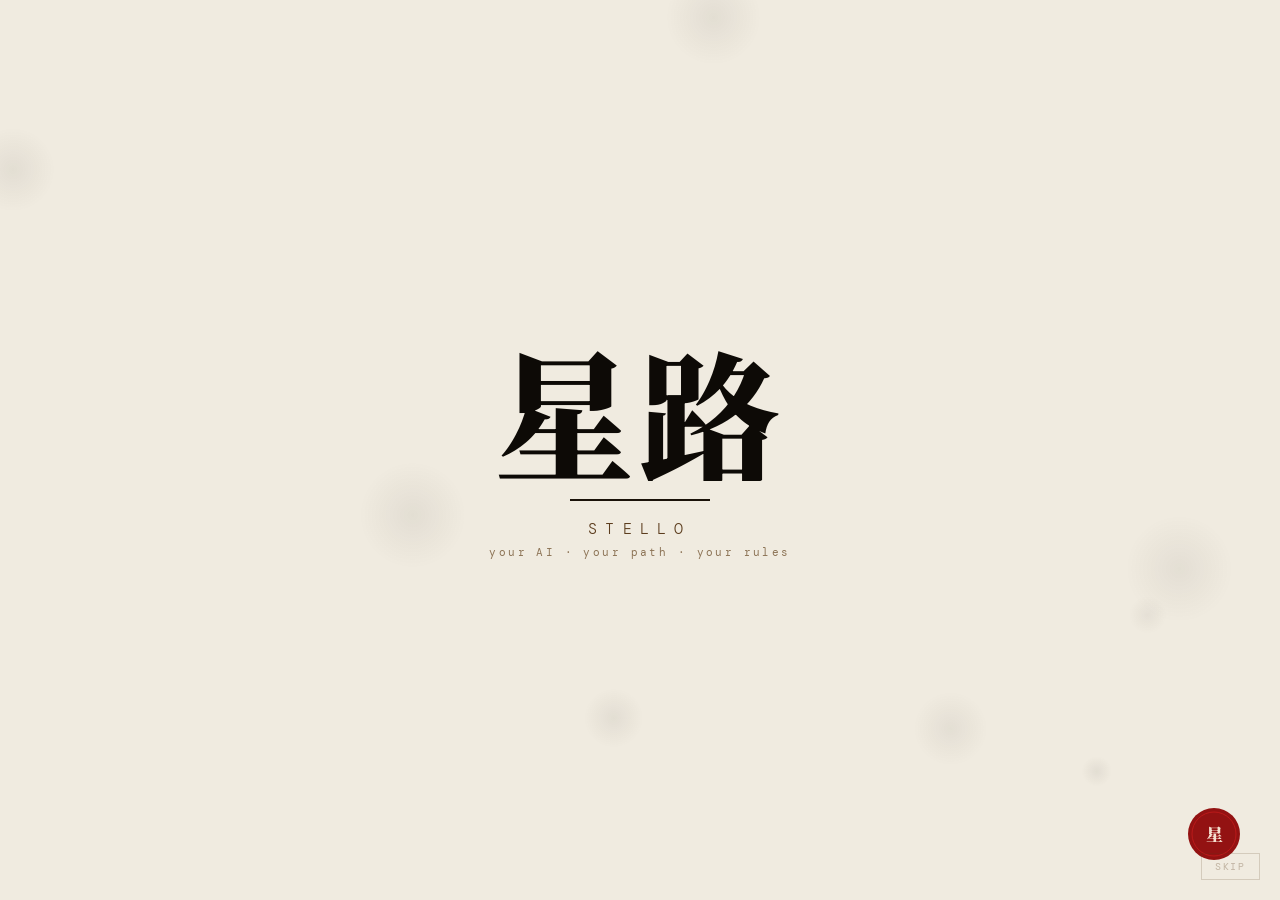
==== templates/cutscene_ink.html @ 2e98a35e "commit" ====
<!DOCTYPE html>
<html lang="en">
<head>
<meta charset="UTF-8"/><meta name="viewport" content="width=device-width,initial-scale=1"/>
<title>STELLO</title>
<link href="https://fonts.googleapis.com/css2?family=Noto+Serif+JP:wght@900&family=DM+Mono:wght@300&display=swap" rel="stylesheet">
<style>
*{margin:0;padding:0;box-sizing:border-box}
html,body{width:100vw;height:100vh;overflow:hidden;background:#f0ebe0}
#cs{position:fixed;inset:0;z-index:9999;background:#f0ebe0;display:flex;align-items:center;justify-content:center;cursor:pointer}
#cs.out{animation:csOut .9s ease forwards}
@keyframes csOut{to{opacity:0;pointer-events:none}}
canvas#ink{position:absolute;inset:0;width:100%;height:100%}

/* center content */
.center{position:relative;z-index:2;display:flex;flex-direction:column;align-items:center;gap:0;pointer-events:none}

/* kanji brushed in */
.kanji{
  font-family:'Noto Serif JP',serif;font-size:clamp(80px,16vw,140px);font-weight:900;
  color:#0d0a06;letter-spacing:.04em;line-height:1;
  clip-path:inset(0 100% 0 0);
  animation:brushReveal 1.4s cubic-bezier(.16,1,.3,1) .8s forwards;
}
@keyframes brushReveal{to{clip-path:inset(0 0% 0 0)}}

.line{width:0;height:2px;background:#1a1209;margin:18px auto;animation:lineGrow .6s ease 2.1s forwards}
@keyframes lineGrow{to{width:140px}}

.name{
  font-family:'DM Mono',monospace;font-size:clamp(11px,2vw,15px);
  letter-spacing:.55em;color:#5c3d1e;font-weight:300;text-transform:uppercase;
  opacity:0;animation:fadeUp .5s ease 2.4s forwards;
}
.sub{
  font-size:11px;color:#8c7355;letter-spacing:.22em;
  opacity:0;animation:fadeUp .5s ease 2.7s forwards;font-family:'DM Mono',monospace;
}
@keyframes fadeUp{from{opacity:0;transform:translateY(8px)}to{opacity:1;transform:translateY(0)}}

/* seal stamp */
.seal{
  position:absolute;bottom:38px;right:38px;
  opacity:0;animation:stamp .3s cubic-bezier(.36,.07,.19,.97) 3.2s forwards;
}
@keyframes stamp{0%{opacity:0;transform:scale(2.5) rotate(-25deg)}70%{opacity:1;transform:scale(.93) rotate(3deg)}100%{opacity:1;transform:scale(1) rotate(0)}}

/* hint */
.hint{
  position:absolute;bottom:22px;left:50%;transform:translateX(-50%);
  font-family:'DM Mono',monospace;font-size:10px;letter-spacing:.3em;
  color:#8c7355;text-transform:uppercase;white-space:nowrap;
  opacity:0;animation:hintP 1.5s ease 4s infinite;
}
@keyframes hintP{0%,100%{opacity:.2}50%{opacity:.65}}

#skip{position:fixed;bottom:20px;right:20px;z-index:99999;font-family:'DM Mono',monospace;font-size:10px;letter-spacing:.18em;color:rgba(92,61,30,.32);background:none;border:1px solid rgba(92,61,30,.18);padding:6px 13px;cursor:pointer;text-transform:uppercase;opacity:0;animation:fadeUp 1s 1.2s ease forwards}
#skip:hover{color:rgba(92,61,30,.7)}
#app{position:fixed;inset:0;z-index:50;opacity:0;pointer-events:none;transition:opacity .85s ease}
#app.visible{opacity:1;pointer-events:all}
#app iframe{width:100%;height:100%;border:none;display:block}
</style>
</head>
<body>
<div id="cs">
  <canvas id="ink"></canvas>

  <div class="center">
    <div class="kanji">星路</div>
    <div class="line"></div>
    <div class="name">STELLO</div>
    <div class="sub" style="margin-top:6px">your AI · your path · your rules</div>
  </div>

  <svg class="seal" width="56" height="56" viewBox="0 0 56 56">
    <circle cx="28" cy="28" r="26" fill="#8b0000" opacity=".92"/>
    <circle cx="28" cy="28" r="22" fill="none" stroke="#c41c1c" stroke-width=".8"/>
    <text x="28" y="35" text-anchor="middle" font-family="Noto Serif JP" font-size="17" font-weight="900" fill="#f5e0d0">星</text>
  </svg>

  <div class="hint">— touch anywhere to enter —</div>
</div>

<button id="skip" onclick="enter()">skip</button>
<div id="app"><iframe src="/main" loading="eager"></iframe></div>

<script>
const canvas = document.getElementById('ink');
const ctx = canvas.getContext('2d');
let W, H, raf, entered = false;

function resize(){ W = canvas.width = innerWidth; H = canvas.height = innerHeight; }
resize(); addEventListener('resize', resize);

// Falling ink drops
const drops = Array.from({length:30}, () => ({
  x: Math.random() * 2000, y: Math.random() * -500,
  vy: Math.random() * .35 + .08, size: Math.random() * 2.5 + .8, op: Math.random() * .055 + .012
}));

// Ink splatter blobs (appear later)
const blobs = Array.from({length:8}, (_, i) => ({
  x: Math.random() * 1.0, y: Math.random() * 1.0,
  r: Math.random() * 40 + 15, op: 0, delay: 2000 + i * 200
}));
const startTime = Date.now();

function tick(){
  ctx.clearRect(0, 0, W, H);
  const elapsed = Date.now() - startTime;

  // drops
  drops.forEach(d => {
    d.y += d.vy;
    if (d.y > H + 10) { d.y = -12; d.x = Math.random() * W; }
    ctx.beginPath();
    ctx.ellipse(d.x, d.y, d.size * .55, d.size, 0, 0, Math.PI * 2);
    ctx.fillStyle = `rgba(13,10,6,${d.op})`;
    ctx.fill();
  });

  // blobs fade in
  blobs.forEach(b => {
    if (elapsed > b.delay) {
      b.op = Math.min(.06, b.op + .001);
      const g = ctx.createRadialGradient(b.x*W, b.y*H, 0, b.x*W, b.y*H, b.r);
      g.addColorStop(0, `rgba(26,18,9,${b.op})`);
      g.addColorStop(1, `rgba(26,18,9,0)`);
      ctx.beginPath(); ctx.arc(b.x*W, b.y*H, b.r, 0, Math.PI*2);
      ctx.fillStyle = g; ctx.fill();
    }
  });

  if (!entered) raf = requestAnimationFrame(tick);
}
raf = requestAnimationFrame(tick);

let canEnter = false;
setTimeout(() => canEnter = true, 2200);
setTimeout(() => enter(), 7500);
document.getElementById('cs').addEventListener('click', () => { if (canEnter) enter(); });
document.addEventListener('keydown', e => { if (['Enter',' ','Escape'].includes(e.key) && canEnter) enter(); });

function enter(){
  if (entered) return; entered = true;
  cancelAnimationFrame(raf);
  document.getElementById('skip').style.display = 'none';
  document.getElementById('cs').classList.add('out');
  document.getElementById('app').classList.add('visible');
  setTimeout(() => document.getElementById('cs').style.display = 'none', 950);
}
</script>
</body>
</html>
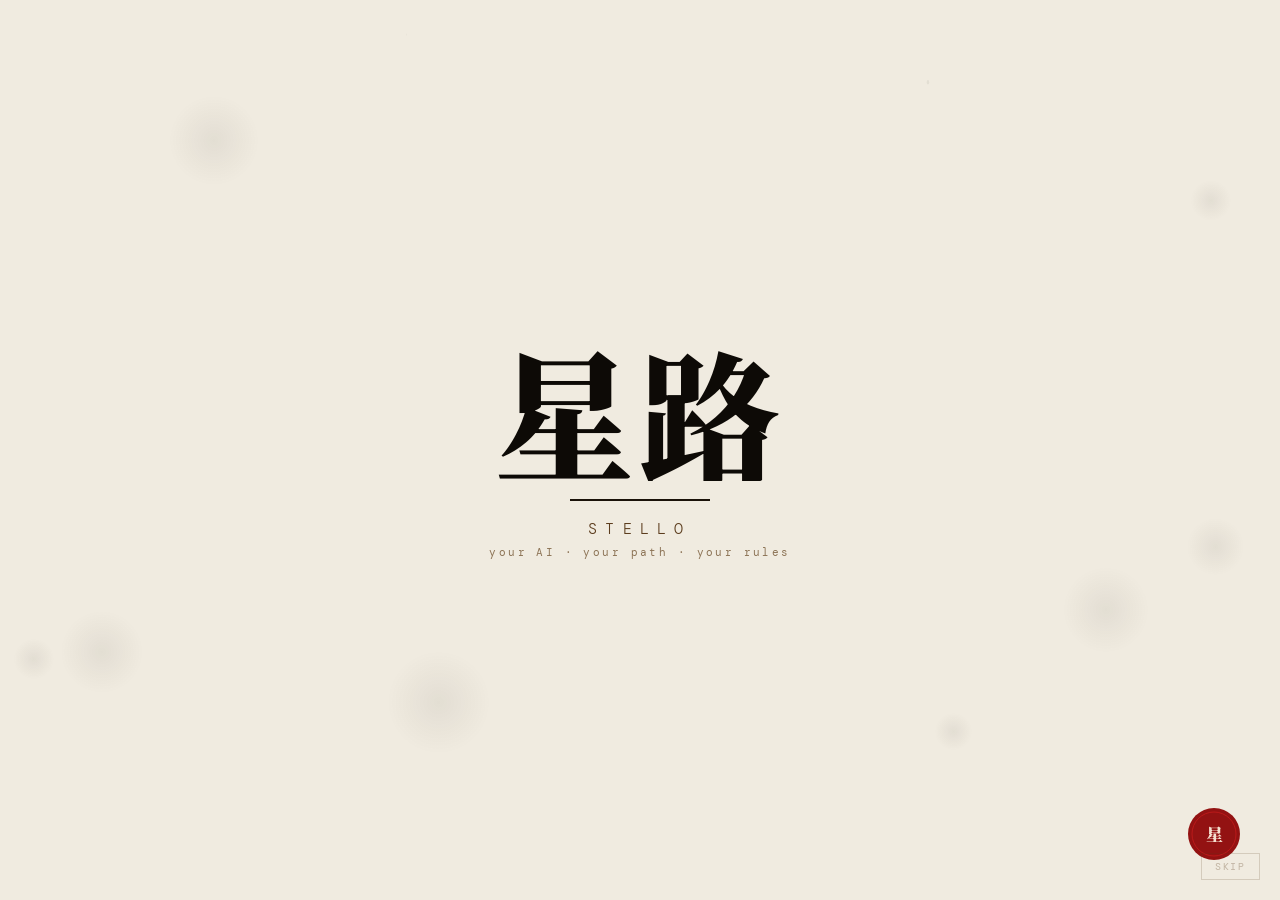
==== commit f8cb8cc2: "Refactor cutscene_ink.html for improved layout Updated HTML structure and CSS styles for cutscene." ====
--- a/templates/cutscene_ink.html
+++ b/templates/cutscene_ink.html
@@ -1,154 +1,89 @@
 <!DOCTYPE html>
 <html lang="en">
 <head>
-<meta charset="UTF-8"/><meta name="viewport" content="width=device-width,initial-scale=1"/>
+<meta charset="UTF-8"/><meta name="viewport" content="width=device-width,initial-scale=1.0"/>
 <title>STELLO</title>
 <link href="https://fonts.googleapis.com/css2?family=Noto+Serif+JP:wght@900&family=DM+Mono:wght@300&display=swap" rel="stylesheet">
 <style>
 *{margin:0;padding:0;box-sizing:border-box}
 html,body{width:100vw;height:100vh;overflow:hidden;background:#f0ebe0}
 #cs{position:fixed;inset:0;z-index:9999;background:#f0ebe0;display:flex;align-items:center;justify-content:center;cursor:pointer}
-#cs.out{animation:csOut .9s ease forwards}
-@keyframes csOut{to{opacity:0;pointer-events:none}}
+#cs.out{animation:csOut .9s ease forwards;pointer-events:none}
+@keyframes csOut{to{opacity:0}}
 canvas#ink{position:absolute;inset:0;width:100%;height:100%}
-
-/* center content */
 .center{position:relative;z-index:2;display:flex;flex-direction:column;align-items:center;gap:0;pointer-events:none}
-
-/* kanji brushed in */
-.kanji{
-  font-family:'Noto Serif JP',serif;font-size:clamp(80px,16vw,140px);font-weight:900;
-  color:#0d0a06;letter-spacing:.04em;line-height:1;
-  clip-path:inset(0 100% 0 0);
-  animation:brushReveal 1.4s cubic-bezier(.16,1,.3,1) .8s forwards;
-}
+.kanji{font-family:'Noto Serif JP',serif;font-size:clamp(80px,16vw,140px);font-weight:900;color:#0d0a06;letter-spacing:.04em;line-height:1;clip-path:inset(0 100% 0 0);animation:brushReveal 1.4s cubic-bezier(.16,1,.3,1) .8s forwards}
 @keyframes brushReveal{to{clip-path:inset(0 0% 0 0)}}
-
 .line{width:0;height:2px;background:#1a1209;margin:18px auto;animation:lineGrow .6s ease 2.1s forwards}
 @keyframes lineGrow{to{width:140px}}
-
-.name{
-  font-family:'DM Mono',monospace;font-size:clamp(11px,2vw,15px);
-  letter-spacing:.55em;color:#5c3d1e;font-weight:300;text-transform:uppercase;
-  opacity:0;animation:fadeUp .5s ease 2.4s forwards;
-}
-.sub{
-  font-size:11px;color:#8c7355;letter-spacing:.22em;
-  opacity:0;animation:fadeUp .5s ease 2.7s forwards;font-family:'DM Mono',monospace;
-}
+.name{font-family:'DM Mono',monospace;font-size:clamp(11px,2vw,15px);letter-spacing:.55em;color:#5c3d1e;font-weight:300;text-transform:uppercase;opacity:0;animation:fadeUp .5s ease 2.4s forwards}
+.sub{font-size:11px;color:#8c7355;letter-spacing:.22em;opacity:0;animation:fadeUp .5s ease 2.7s forwards;font-family:'DM Mono',monospace}
 @keyframes fadeUp{from{opacity:0;transform:translateY(8px)}to{opacity:1;transform:translateY(0)}}
-
-/* seal stamp */
-.seal{
-  position:absolute;bottom:38px;right:38px;
-  opacity:0;animation:stamp .3s cubic-bezier(.36,.07,.19,.97) 3.2s forwards;
-}
+.seal{position:absolute;bottom:38px;right:38px;opacity:0;animation:stamp .3s cubic-bezier(.36,.07,.19,.97) 3.2s forwards}
 @keyframes stamp{0%{opacity:0;transform:scale(2.5) rotate(-25deg)}70%{opacity:1;transform:scale(.93) rotate(3deg)}100%{opacity:1;transform:scale(1) rotate(0)}}
-
-/* hint */
-.hint{
-  position:absolute;bottom:22px;left:50%;transform:translateX(-50%);
-  font-family:'DM Mono',monospace;font-size:10px;letter-spacing:.3em;
-  color:#8c7355;text-transform:uppercase;white-space:nowrap;
-  opacity:0;animation:hintP 1.5s ease 4s infinite;
-}
+.hint{position:absolute;bottom:22px;left:50%;transform:translateX(-50%);font-family:'DM Mono',monospace;font-size:10px;letter-spacing:.3em;color:#8c7355;text-transform:uppercase;white-space:nowrap;opacity:0;animation:hintP 1.5s ease 4s infinite}
 @keyframes hintP{0%,100%{opacity:.2}50%{opacity:.65}}
-
 #skip{position:fixed;bottom:20px;right:20px;z-index:99999;font-family:'DM Mono',monospace;font-size:10px;letter-spacing:.18em;color:rgba(92,61,30,.32);background:none;border:1px solid rgba(92,61,30,.18);padding:6px 13px;cursor:pointer;text-transform:uppercase;opacity:0;animation:fadeUp 1s 1.2s ease forwards}
 #skip:hover{color:rgba(92,61,30,.7)}
-#app{position:fixed;inset:0;z-index:50;opacity:0;pointer-events:none;transition:opacity .85s ease}
-#app.visible{opacity:1;pointer-events:all}
-#app iframe{width:100%;height:100%;border:none;display:block}
 </style>
 </head>
 <body>
 <div id="cs">
   <canvas id="ink"></canvas>
-
   <div class="center">
     <div class="kanji">星路</div>
     <div class="line"></div>
     <div class="name">STELLO</div>
     <div class="sub" style="margin-top:6px">your AI · your path · your rules</div>
   </div>
-
   <svg class="seal" width="56" height="56" viewBox="0 0 56 56">
     <circle cx="28" cy="28" r="26" fill="#8b0000" opacity=".92"/>
     <circle cx="28" cy="28" r="22" fill="none" stroke="#c41c1c" stroke-width=".8"/>
     <text x="28" y="35" text-anchor="middle" font-family="Noto Serif JP" font-size="17" font-weight="900" fill="#f5e0d0">星</text>
   </svg>
-
   <div class="hint">— touch anywhere to enter —</div>
 </div>
-
 <button id="skip" onclick="enter()">skip</button>
-<div id="app"><iframe src="/main" loading="eager"></iframe></div>
 
 <script>
-const canvas = document.getElementById('ink');
-const ctx = canvas.getContext('2d');
-let W, H, raf, entered = false;
-
-function resize(){ W = canvas.width = innerWidth; H = canvas.height = innerHeight; }
-resize(); addEventListener('resize', resize);
-
-// Falling ink drops
-const drops = Array.from({length:30}, () => ({
-  x: Math.random() * 2000, y: Math.random() * -500,
-  vy: Math.random() * .35 + .08, size: Math.random() * 2.5 + .8, op: Math.random() * .055 + .012
-}));
-
-// Ink splatter blobs (appear later)
-const blobs = Array.from({length:8}, (_, i) => ({
-  x: Math.random() * 1.0, y: Math.random() * 1.0,
-  r: Math.random() * 40 + 15, op: 0, delay: 2000 + i * 200
-}));
-const startTime = Date.now();
-
+const canvas=document.getElementById('ink');
+const ctx=canvas.getContext('2d');
+let W,H,raf,entered=false;
+function resize(){W=canvas.width=innerWidth;H=canvas.height=innerHeight;}
+resize();addEventListener('resize',resize);
+const drops=Array.from({length:30},()=>({x:Math.random()*2000,y:Math.random()*-500,vy:Math.random()*.35+.08,size:Math.random()*2.5+.8,op:Math.random()*.055+.012}));
+const blobs=Array.from({length:8},(_,i)=>({x:Math.random()*1.0,y:Math.random()*1.0,r:Math.random()*40+15,op:0,delay:2000+i*200}));
+const startTime=Date.now();
 function tick(){
-  ctx.clearRect(0, 0, W, H);
-  const elapsed = Date.now() - startTime;
-
-  // drops
-  drops.forEach(d => {
-    d.y += d.vy;
-    if (d.y > H + 10) { d.y = -12; d.x = Math.random() * W; }
-    ctx.beginPath();
-    ctx.ellipse(d.x, d.y, d.size * .55, d.size, 0, 0, Math.PI * 2);
-    ctx.fillStyle = `rgba(13,10,6,${d.op})`;
-    ctx.fill();
+  ctx.clearRect(0,0,W,H);
+  const elapsed=Date.now()-startTime;
+  drops.forEach(d=>{
+    d.y+=d.vy;if(d.y>H+10){d.y=-12;d.x=Math.random()*W;}
+    ctx.beginPath();ctx.ellipse(d.x,d.y,d.size*.55,d.size,0,0,Math.PI*2);
+    ctx.fillStyle=`rgba(13,10,6,${d.op})`;ctx.fill();
   });
-
-  // blobs fade in
-  blobs.forEach(b => {
-    if (elapsed > b.delay) {
-      b.op = Math.min(.06, b.op + .001);
-      const g = ctx.createRadialGradient(b.x*W, b.y*H, 0, b.x*W, b.y*H, b.r);
-      g.addColorStop(0, `rgba(26,18,9,${b.op})`);
-      g.addColorStop(1, `rgba(26,18,9,0)`);
-      ctx.beginPath(); ctx.arc(b.x*W, b.y*H, b.r, 0, Math.PI*2);
-      ctx.fillStyle = g; ctx.fill();
-    }
+  blobs.forEach(b=>{
+    if(elapsed>b.delay){b.op=Math.min(.06,b.op+.001);
+    const g=ctx.createRadialGradient(b.x*W,b.y*H,0,b.x*W,b.y*H,b.r);
+    g.addColorStop(0,`rgba(26,18,9,${b.op})`);g.addColorStop(1,`rgba(26,18,9,0)`);
+    ctx.beginPath();ctx.arc(b.x*W,b.y*H,b.r,0,Math.PI*2);ctx.fillStyle=g;ctx.fill();}
   });
-
-  if (!entered) raf = requestAnimationFrame(tick);
+  if(!entered)raf=requestAnimationFrame(tick);
 }
-raf = requestAnimationFrame(tick);
-
-let canEnter = false;
-setTimeout(() => canEnter = true, 2200);
-setTimeout(() => enter(), 7500);
-document.getElementById('cs').addEventListener('click', () => { if (canEnter) enter(); });
-document.addEventListener('keydown', e => { if (['Enter',' ','Escape'].includes(e.key) && canEnter) enter(); });
-
+raf=requestAnimationFrame(tick);
+let canEnter=false;
+setTimeout(()=>canEnter=true,2200);
+setTimeout(()=>enter(),7500);
+document.getElementById('cs').addEventListener('click',()=>{if(canEnter)enter();});
+document.addEventListener('keydown',e=>{if(['Enter',' ','Escape'].includes(e.key)&&canEnter)enter();});
 function enter(){
-  if (entered) return; entered = true;
+  if(entered)return;entered=true;
   cancelAnimationFrame(raf);
-  document.getElementById('skip').style.display = 'none';
+  document.getElementById('skip').style.display='none';
   document.getElementById('cs').classList.add('out');
-  document.getElementById('app').classList.add('visible');
-  setTimeout(() => document.getElementById('cs').style.display = 'none', 950);
+  // ── Goes to LOGIN page now, not /main ──
+  setTimeout(()=>window.location.href='/login',900);
 }
 </script>
 </body>
-</html>+</html>
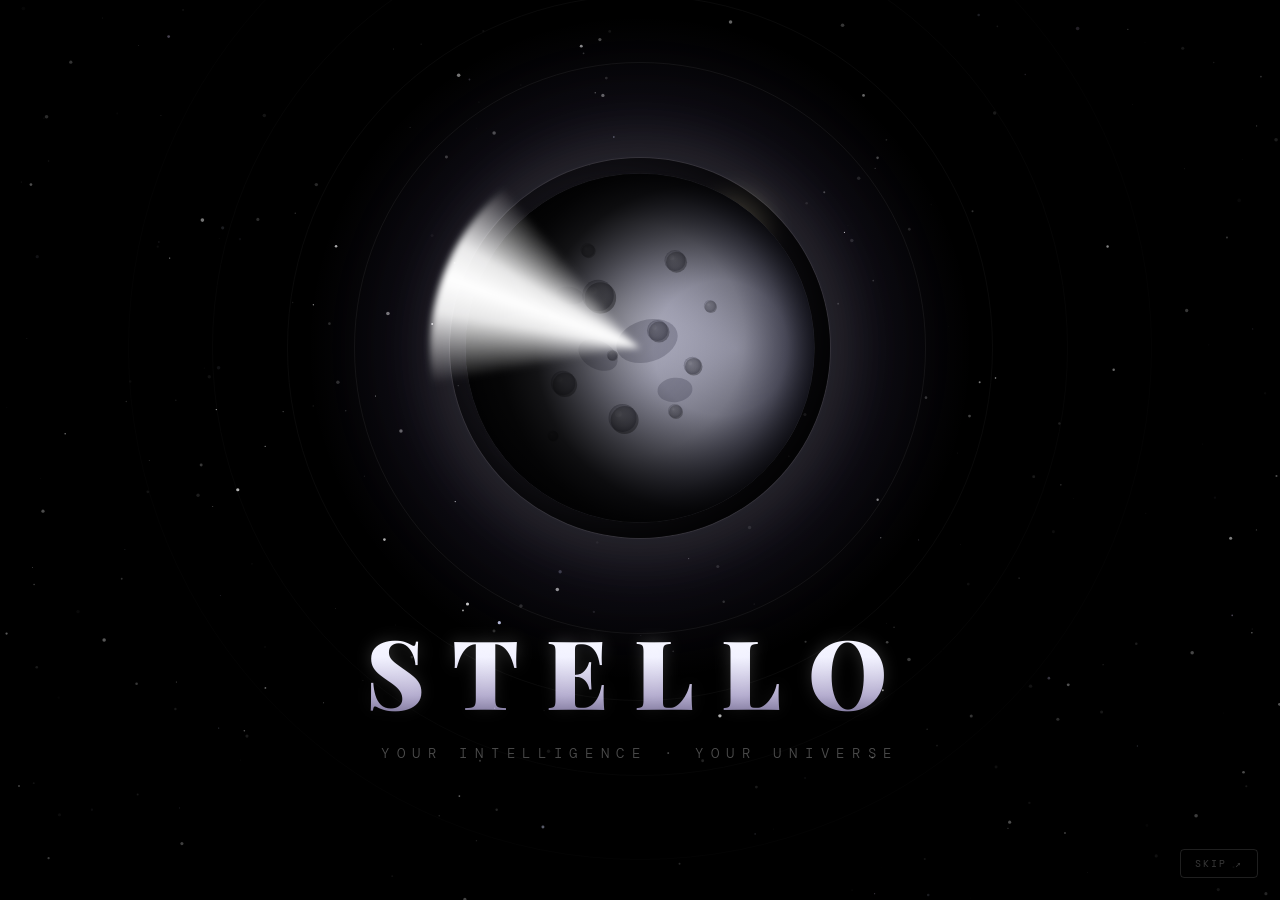
==== commit 033db36c: "Revamp cutscene HTML and CSS for improved visuals Updated the HTML structure and styles for the cuts" ====
--- a/templates/cutscene_ink.html
+++ b/templates/cutscene_ink.html
@@ -1,89 +1,533 @@
 <!DOCTYPE html>
 <html lang="en">
 <head>
-<meta charset="UTF-8"/><meta name="viewport" content="width=device-width,initial-scale=1.0"/>
+<meta charset="UTF-8"/>
+<meta name="viewport" content="width=device-width,initial-scale=1.0"/>
 <title>STELLO</title>
-<link href="https://fonts.googleapis.com/css2?family=Noto+Serif+JP:wght@900&family=DM+Mono:wght@300&display=swap" rel="stylesheet">
+<link href="https://fonts.googleapis.com/css2?family=Playfair+Display:wght@900&family=DM+Mono:wght@300&display=swap" rel="stylesheet">
 <style>
 *{margin:0;padding:0;box-sizing:border-box}
-html,body{width:100vw;height:100vh;overflow:hidden;background:#f0ebe0}
-#cs{position:fixed;inset:0;z-index:9999;background:#f0ebe0;display:flex;align-items:center;justify-content:center;cursor:pointer}
-#cs.out{animation:csOut .9s ease forwards;pointer-events:none}
-@keyframes csOut{to{opacity:0}}
-canvas#ink{position:absolute;inset:0;width:100%;height:100%}
-.center{position:relative;z-index:2;display:flex;flex-direction:column;align-items:center;gap:0;pointer-events:none}
-.kanji{font-family:'Noto Serif JP',serif;font-size:clamp(80px,16vw,140px);font-weight:900;color:#0d0a06;letter-spacing:.04em;line-height:1;clip-path:inset(0 100% 0 0);animation:brushReveal 1.4s cubic-bezier(.16,1,.3,1) .8s forwards}
-@keyframes brushReveal{to{clip-path:inset(0 0% 0 0)}}
-.line{width:0;height:2px;background:#1a1209;margin:18px auto;animation:lineGrow .6s ease 2.1s forwards}
-@keyframes lineGrow{to{width:140px}}
-.name{font-family:'DM Mono',monospace;font-size:clamp(11px,2vw,15px);letter-spacing:.55em;color:#5c3d1e;font-weight:300;text-transform:uppercase;opacity:0;animation:fadeUp .5s ease 2.4s forwards}
-.sub{font-size:11px;color:#8c7355;letter-spacing:.22em;opacity:0;animation:fadeUp .5s ease 2.7s forwards;font-family:'DM Mono',monospace}
-@keyframes fadeUp{from{opacity:0;transform:translateY(8px)}to{opacity:1;transform:translateY(0)}}
-.seal{position:absolute;bottom:38px;right:38px;opacity:0;animation:stamp .3s cubic-bezier(.36,.07,.19,.97) 3.2s forwards}
-@keyframes stamp{0%{opacity:0;transform:scale(2.5) rotate(-25deg)}70%{opacity:1;transform:scale(.93) rotate(3deg)}100%{opacity:1;transform:scale(1) rotate(0)}}
-.hint{position:absolute;bottom:22px;left:50%;transform:translateX(-50%);font-family:'DM Mono',monospace;font-size:10px;letter-spacing:.3em;color:#8c7355;text-transform:uppercase;white-space:nowrap;opacity:0;animation:hintP 1.5s ease 4s infinite}
-@keyframes hintP{0%,100%{opacity:.2}50%{opacity:.65}}
-#skip{position:fixed;bottom:20px;right:20px;z-index:99999;font-family:'DM Mono',monospace;font-size:10px;letter-spacing:.18em;color:rgba(92,61,30,.32);background:none;border:1px solid rgba(92,61,30,.18);padding:6px 13px;cursor:pointer;text-transform:uppercase;opacity:0;animation:fadeUp 1s 1.2s ease forwards}
-#skip:hover{color:rgba(92,61,30,.7)}
+html,body{width:100vw;height:100vh;overflow:hidden;background:#000;font-family:'Playfair Display',serif}
+
+/* ── MAIN STAGE ── */
+#stage{
+  position:fixed;inset:0;
+  display:flex;align-items:center;justify-content:center;
+  flex-direction:column;
+  cursor:pointer;
+  z-index:2;
+}
+
+/* ── FADE OUT ── */
+#stage.out{animation:stageOut .9s ease forwards;pointer-events:none}
+@keyframes stageOut{to{opacity:0}}
+
+/* ── STAR FIELD ── */
+#stars{position:fixed;inset:0;z-index:0}
+
+/* ── ECLIPSE WRAPPER ── */
+.eclipse-wrap{
+  position:relative;
+  width:clamp(200px,38vw,420px);
+  height:clamp(200px,38vw,420px);
+  display:flex;align-items:center;justify-content:center;
+  z-index:3;
+  animation:eclipseEntry 2.2s cubic-bezier(.16,1,.3,1) forwards;
+  opacity:0;
+}
+@keyframes eclipseEntry{
+  0%{opacity:0;transform:scale(0.6) translateY(40px)}
+  100%{opacity:1;transform:scale(1) translateY(0)}
+}
+
+/* ── OUTER CORONA RINGS ── */
+.corona-ring{
+  position:absolute;
+  border-radius:50%;
+  border:1px solid rgba(255,255,255,0.06);
+  animation:coronaPulse 4s ease-in-out infinite;
+}
+.corona-ring:nth-child(1){inset:-18%;animation-delay:0s}
+.corona-ring:nth-child(2){inset:-34%;animation-delay:.4s;border-color:rgba(255,255,255,0.04)}
+.corona-ring:nth-child(3){inset:-52%;animation-delay:.8s;border-color:rgba(255,255,255,0.025)}
+.corona-ring:nth-child(4){inset:-72%;animation-delay:1.2s;border-color:rgba(255,255,255,0.015)}
+@keyframes coronaPulse{
+  0%,100%{opacity:.4;transform:scale(1)}
+  50%{opacity:1;transform:scale(1.03)}
+}
+
+/* ── GLOW AURA ── */
+.glow-aura{
+  position:absolute;
+  inset:-30%;
+  border-radius:50%;
+  background:radial-gradient(circle,
+    rgba(255,255,255,0.22) 0%,
+    rgba(220,210,255,0.12) 25%,
+    rgba(180,160,255,0.06) 50%,
+    transparent 70%
+  );
+  animation:auraPulse 3s ease-in-out infinite;
+}
+@keyframes auraPulse{
+  0%,100%{opacity:.7;transform:scale(1)}
+  50%{opacity:1;transform:scale(1.05)}
+}
+
+/* ── ECLIPSE LIGHT BURST ── */
+.light-burst{
+  position:absolute;
+  inset:-5%;
+  border-radius:50%;
+  background:radial-gradient(circle,
+    rgba(255,255,255,0.95) 0%,
+    rgba(255,252,240,0.7) 8%,
+    rgba(255,240,200,0.3) 18%,
+    rgba(200,180,255,0.1) 32%,
+    transparent 55%
+  );
+  animation:burstPulse 2.5s ease-in-out infinite;
+  filter:blur(1px);
+}
+@keyframes burstPulse{
+  0%,100%{opacity:.85}
+  50%{opacity:1}
+}
+
+/* ── MOON CANVAS ── */
+#moonCanvas{
+  position:relative;
+  border-radius:50%;
+  box-shadow:
+    0 0 0 1px rgba(255,255,255,0.08),
+    0 0 60px 20px rgba(255,255,255,0.08),
+    0 0 120px 40px rgba(200,180,255,0.05),
+    inset -30px -20px 60px rgba(0,0,0,0.9);
+  z-index:4;
+  animation:moonSpin 40s linear infinite;
+}
+@keyframes moonSpin{to{transform:rotate(360deg)}}
+
+/* ── ECLIPSE EDGE SHINE (the crescent white fire) ── */
+.eclipse-shine{
+  position:absolute;
+  inset:0;
+  border-radius:50%;
+  background:conic-gradient(
+    from 200deg,
+    transparent 0deg,
+    rgba(255,255,255,0.0) 60deg,
+    rgba(255,255,255,0.9) 80deg,
+    rgba(255,255,255,1) 90deg,
+    rgba(255,255,255,0.9) 100deg,
+    rgba(255,255,255,0.0) 120deg,
+    transparent 360deg
+  );
+  border-radius:50%;
+  filter:blur(3px);
+  z-index:5;
+  mix-blend-mode:screen;
+  animation:shineRotate 20s linear infinite;
+}
+@keyframes shineRotate{to{transform:rotate(360deg)}}
+
+/* ── SOLAR FLARES ── */
+.flare{
+  position:absolute;
+  border-radius:50%;
+  filter:blur(8px);
+  mix-blend-mode:screen;
+  animation:flarePulse var(--dur,3s) ease-in-out infinite var(--del,0s);
+}
+@keyframes flarePulse{
+  0%,100%{opacity:0;transform:scale(.8)}
+  50%{opacity:.9;transform:scale(1)}
+}
+
+/* ── STELLO TEXT ── */
+.stello-wrap{
+  position:relative;
+  z-index:6;
+  text-align:center;
+  margin-top:clamp(28px,5vw,48px);
+  opacity:0;
+  animation:textReveal 1.2s cubic-bezier(.16,1,.3,1) 1.4s forwards;
+}
+@keyframes textReveal{
+  0%{opacity:0;transform:translateY(20px) letterSpacing(0)}
+  100%{opacity:1;transform:translateY(0)}
+}
+.stello-text{
+  font-size:clamp(44px,9vw,96px);
+  font-weight:900;
+  letter-spacing:.28em;
+  color:transparent;
+  background:linear-gradient(180deg,
+    #ffffff 0%,
+    #f0f0ff 40%,
+    rgba(220,210,255,0.8) 70%,
+    rgba(180,160,255,0.4) 100%
+  );
+  -webkit-background-clip:text;
+  background-clip:text;
+  text-shadow:none;
+  position:relative;
+}
+.stello-text::after{
+  content:'STELLO';
+  position:absolute;
+  inset:0;
+  background:linear-gradient(180deg,rgba(255,255,255,0.6),transparent);
+  -webkit-background-clip:text;
+  background-clip:text;
+  color:transparent;
+  filter:blur(8px);
+  opacity:.5;
+}
+.stello-sub{
+  font-family:'DM Mono',monospace;
+  font-size:clamp(9px,1.4vw,14px);
+  letter-spacing:.55em;
+  color:rgba(255,255,255,0.3);
+  text-transform:uppercase;
+  margin-top:10px;
+  font-weight:300;
+  opacity:0;
+  animation:fadeUp .8s ease 2.4s forwards;
+}
+@keyframes fadeUp{
+  from{opacity:0;transform:translateY(8px)}
+  to{opacity:1;transform:translateY(0)}
+}
+
+/* ── HINT ── */
+.hint{
+  position:fixed;
+  bottom:28px;
+  left:50%;
+  transform:translateX(-50%);
+  font-family:'DM Mono',monospace;
+  font-size:11px;
+  letter-spacing:.3em;
+  color:rgba(255,255,255,0.18);
+  text-transform:uppercase;
+  white-space:nowrap;
+  opacity:0;
+  animation:hintPulse 2s ease 4.5s infinite;
+  z-index:10;
+}
+@keyframes hintPulse{
+  0%,100%{opacity:0}
+  50%{opacity:.6}
+}
+
+/* ── SKIP ── */
+#skip{
+  position:fixed;bottom:22px;right:22px;z-index:999;
+  font-family:'DM Mono',monospace;font-size:10px;letter-spacing:.2em;
+  color:rgba(255,255,255,0.22);background:none;
+  border:1px solid rgba(255,255,255,0.12);padding:7px 14px;
+  cursor:pointer;text-transform:uppercase;border-radius:4px;
+  transition:all .2s;
+  opacity:0;animation:fadeUp .6s ease 1s forwards;
+}
+#skip:hover{color:rgba(255,255,255,.7);border-color:rgba(255,255,255,.3)}
+
+/* ── LENS FLARE STREAKS ── */
+.streak{
+  position:fixed;
+  width:1px;
+  background:linear-gradient(to bottom,transparent,rgba(255,255,255,0.06),transparent);
+  pointer-events:none;
+  animation:streakFade 6s ease-in-out infinite;
+  transform-origin:center;
+}
+@keyframes streakFade{0%,100%{opacity:0}50%{opacity:1}}
+
+/* ── VIGNETTE ── */
+.vignette{
+  position:fixed;inset:0;z-index:1;pointer-events:none;
+  background:radial-gradient(ellipse at center,transparent 30%,rgba(0,0,0,0.65) 100%);
+}
 </style>
 </head>
 <body>
-<div id="cs">
-  <canvas id="ink"></canvas>
-  <div class="center">
-    <div class="kanji">星路</div>
-    <div class="line"></div>
-    <div class="name">STELLO</div>
-    <div class="sub" style="margin-top:6px">your AI · your path · your rules</div>
+
+<!-- Stars -->
+<canvas id="stars" style="position:fixed;inset:0;z-index:0"></canvas>
+
+<!-- Vignette -->
+<div class="vignette"></div>
+
+<!-- Skip -->
+<button id="skip" onclick="enter()">skip ↗</button>
+
+<!-- Main Stage -->
+<div id="stage">
+  <div class="eclipse-wrap" id="eclipseWrap">
+
+    <!-- Corona rings -->
+    <div class="corona-ring"></div>
+    <div class="corona-ring"></div>
+    <div class="corona-ring"></div>
+    <div class="corona-ring"></div>
+
+    <!-- Glow aura -->
+    <div class="glow-aura"></div>
+
+    <!-- Light burst (eclipse corona) -->
+    <div class="light-burst"></div>
+
+    <!-- Solar flares -->
+    <div class="flare" id="fl1"></div>
+    <div class="flare" id="fl2"></div>
+    <div class="flare" id="fl3"></div>
+
+    <!-- Moon -->
+    <canvas id="moonCanvas"></canvas>
+
+    <!-- Eclipse shine (crescent edge fire) -->
+    <div class="eclipse-shine"></div>
+
   </div>
-  <svg class="seal" width="56" height="56" viewBox="0 0 56 56">
-    <circle cx="28" cy="28" r="26" fill="#8b0000" opacity=".92"/>
-    <circle cx="28" cy="28" r="22" fill="none" stroke="#c41c1c" stroke-width=".8"/>
-    <text x="28" y="35" text-anchor="middle" font-family="Noto Serif JP" font-size="17" font-weight="900" fill="#f5e0d0">星</text>
-  </svg>
-  <div class="hint">— touch anywhere to enter —</div>
+
+  <!-- STELLO Text -->
+  <div class="stello-wrap">
+    <div class="stello-text">STELLO</div>
+    <div class="stello-sub">your intelligence · your universe</div>
+  </div>
 </div>
-<button id="skip" onclick="enter()">skip</button>
+
+<!-- Hint -->
+<div class="hint">— touch to enter —</div>
 
 <script>
-const canvas=document.getElementById('ink');
-const ctx=canvas.getContext('2d');
-let W,H,raf,entered=false;
-function resize(){W=canvas.width=innerWidth;H=canvas.height=innerHeight;}
-resize();addEventListener('resize',resize);
-const drops=Array.from({length:30},()=>({x:Math.random()*2000,y:Math.random()*-500,vy:Math.random()*.35+.08,size:Math.random()*2.5+.8,op:Math.random()*.055+.012}));
-const blobs=Array.from({length:8},(_,i)=>({x:Math.random()*1.0,y:Math.random()*1.0,r:Math.random()*40+15,op:0,delay:2000+i*200}));
-const startTime=Date.now();
-function tick(){
-  ctx.clearRect(0,0,W,H);
-  const elapsed=Date.now()-startTime;
-  drops.forEach(d=>{
-    d.y+=d.vy;if(d.y>H+10){d.y=-12;d.x=Math.random()*W;}
-    ctx.beginPath();ctx.ellipse(d.x,d.y,d.size*.55,d.size,0,0,Math.PI*2);
-    ctx.fillStyle=`rgba(13,10,6,${d.op})`;ctx.fill();
+// ── STAR FIELD ──────────────────────────────────────────────
+const sc = document.getElementById('stars');
+const sctx = sc.getContext('2d');
+let W, H, stars = [];
+
+function initStars() {
+  W = sc.width = innerWidth;
+  H = sc.height = innerHeight;
+  stars = Array.from({length: 280}, () => ({
+    x: Math.random() * W,
+    y: Math.random() * H,
+    r: Math.random() * 1.6 + 0.2,
+    alpha: Math.random() * 0.8 + 0.1,
+    speed: Math.random() * 0.4 + 0.05,
+    twinkle: Math.random() * Math.PI * 2,
+    tSpeed: Math.random() * 0.015 + 0.005,
+    color: Math.random() > 0.85
+      ? `hsl(${220 + Math.random()*60},80%,90%)`
+      : '#fff',
+  }));
+}
+
+// Shooting stars
+let shooters = [];
+function spawnShooter() {
+  shooters.push({
+    x: Math.random() * W * 0.7,
+    y: Math.random() * H * 0.4,
+    len: Math.random() * 180 + 80,
+    speed: Math.random() * 12 + 8,
+    alpha: 1,
+    angle: Math.PI / 4 + (Math.random() - 0.5) * 0.3,
+    life: 1,
   });
-  blobs.forEach(b=>{
-    if(elapsed>b.delay){b.op=Math.min(.06,b.op+.001);
-    const g=ctx.createRadialGradient(b.x*W,b.y*H,0,b.x*W,b.y*H,b.r);
-    g.addColorStop(0,`rgba(26,18,9,${b.op})`);g.addColorStop(1,`rgba(26,18,9,0)`);
-    ctx.beginPath();ctx.arc(b.x*W,b.y*H,b.r,0,Math.PI*2);ctx.fillStyle=g;ctx.fill();}
+}
+
+let lastShoot = 0;
+function drawStars(ts) {
+  sctx.clearRect(0, 0, W, H);
+
+  // Draw stars
+  stars.forEach(s => {
+    s.twinkle += s.tSpeed;
+    const a = s.alpha * (0.6 + 0.4 * Math.sin(s.twinkle));
+    sctx.beginPath();
+    sctx.arc(s.x, s.y, s.r, 0, Math.PI * 2);
+    sctx.fillStyle = s.color;
+    sctx.globalAlpha = a;
+    sctx.fill();
   });
-  if(!entered)raf=requestAnimationFrame(tick);
-}
-raf=requestAnimationFrame(tick);
-let canEnter=false;
-setTimeout(()=>canEnter=true,2200);
-setTimeout(()=>enter(),7500);
-document.getElementById('cs').addEventListener('click',()=>{if(canEnter)enter();});
-document.addEventListener('keydown',e=>{if(['Enter',' ','Escape'].includes(e.key)&&canEnter)enter();});
-function enter(){
-  if(entered)return;entered=true;
-  cancelAnimationFrame(raf);
-  document.getElementById('skip').style.display='none';
-  document.getElementById('cs').classList.add('out');
-  // ── Goes to LOGIN page now, not /main ──
-  setTimeout(()=>window.location.href='/login',900);
-}
+
+  // Shooting stars
+  if (ts - lastShoot > 3500 && Math.random() > 0.5) {
+    spawnShooter(); lastShoot = ts;
+  }
+  shooters = shooters.filter(sh => sh.life > 0);
+  shooters.forEach(sh => {
+    sh.life -= 0.02;
+    sh.x += Math.cos(sh.angle) * sh.speed;
+    sh.y += Math.sin(sh.angle) * sh.speed;
+    const tail = {
+      x: sh.x - Math.cos(sh.angle) * sh.len,
+      y: sh.y - Math.sin(sh.angle) * sh.len,
+    };
+    const grad = sctx.createLinearGradient(tail.x, tail.y, sh.x, sh.y);
+    grad.addColorStop(0, 'rgba(255,255,255,0)');
+    grad.addColorStop(1, `rgba(255,255,255,${sh.life * 0.9})`);
+    sctx.beginPath();
+    sctx.moveTo(tail.x, tail.y);
+    sctx.lineTo(sh.x, sh.y);
+    sctx.strokeStyle = grad;
+    sctx.lineWidth = 1.5;
+    sctx.stroke();
+  });
+
+  sctx.globalAlpha = 1;
+  requestAnimationFrame(drawStars);
+}
+initStars();
+addEventListener('resize', initStars);
+requestAnimationFrame(drawStars);
+
+// ── MOON CANVAS ──────────────────────────────────────────────
+const moon = document.getElementById('moonCanvas');
+const mctx = moon.getContext('2d');
+const SIZE = Math.min(innerWidth * 0.35, 380);
+moon.width = moon.height = SIZE;
+moon.style.width = moon.style.height = SIZE + 'px';
+
+function drawMoon() {
+  const s = SIZE;
+  const cx = s / 2, cy = s / 2, r = s * 0.46;
+  mctx.clearRect(0, 0, s, s);
+
+  // Moon base
+  const moonGrad = mctx.createRadialGradient(cx - r*0.2, cy - r*0.15, r*0.05, cx, cy, r);
+  moonGrad.addColorStop(0, '#d8d8e8');
+  moonGrad.addColorStop(0.3, '#b8b8cc');
+  moonGrad.addColorStop(0.65, '#888898');
+  moonGrad.addColorStop(0.85, '#555566');
+  moonGrad.addColorStop(1, '#222230');
+  mctx.beginPath();
+  mctx.arc(cx, cy, r, 0, Math.PI * 2);
+  mctx.fillStyle = moonGrad;
+  mctx.fill();
+
+  // Craters
+  const craters = [
+    {x:.38,y:.35,r:.09,d:.7},{x:.6,y:.25,r:.06,d:.6},
+    {x:.28,y:.6,r:.07,d:.65},{x:.65,y:.55,r:.05,d:.6},
+    {x:.45,y:.7,r:.08,d:.7},{x:.22,y:.42,r:.04,d:.55},
+    {x:.7,y:.38,r:.035,d:.5},{x:.55,y:.45,r:.06,d:.6},
+    {x:.35,y:.22,r:.04,d:.5},{x:.42,y:.52,r:.03,d:.5},
+    {x:.6,y:.68,r:.04,d:.55},{x:.25,y:.75,r:.03,d:.5},
+  ];
+
+  craters.forEach(c => {
+    const cx2 = cx - r + c.x * r * 2;
+    const cy2 = cy - r + c.y * r * 2;
+    const cr = c.r * r;
+    const dist = Math.sqrt((cx2-cx)**2+(cy2-cy)**2);
+    if(dist + cr > r * 0.95) return;
+
+    // Shadow
+    mctx.beginPath();
+    mctx.arc(cx2 + cr*0.15, cy2 + cr*0.15, cr, 0, Math.PI*2);
+    mctx.fillStyle = `rgba(0,0,0,${c.d*0.5})`;
+    mctx.fill();
+
+    // Crater floor
+    const cg = mctx.createRadialGradient(cx2-cr*.2,cy2-cr*.2,0,cx2,cy2,cr);
+    cg.addColorStop(0, `rgba(180,180,195,${c.d*0.4})`);
+    cg.addColorStop(0.6, `rgba(100,100,115,${c.d*0.3})`);
+    cg.addColorStop(1, `rgba(30,30,45,${c.d*0.5})`);
+    mctx.beginPath();
+    mctx.arc(cx2, cy2, cr, 0, Math.PI*2);
+    mctx.fillStyle = cg;
+    mctx.fill();
+
+    // Rim highlight
+    mctx.beginPath();
+    mctx.arc(cx2 - cr*.3, cy2 - cr*.3, cr*0.25, 0, Math.PI*2);
+    mctx.fillStyle = `rgba(255,255,255,${c.d*0.08})`;
+    mctx.fill();
+  });
+
+  // Maria (dark regions)
+  const marias = [
+    {x:.52,y:.48,rx:.18,ry:.12,a:-.3},{x:.38,y:.52,rx:.12,ry:.08,a:.5},
+    {x:.6,y:.62,rx:.1,ry:.07,a:-.1},{x:.3,y:.35,rx:.08,ry:.05,a:.2},
+  ];
+  mctx.save();
+  marias.forEach(m => {
+    const mx = cx - r + m.x*r*2, my = cy - r + m.y*r*2;
+    mctx.save();
+    mctx.translate(mx, my);
+    mctx.rotate(m.a);
+    mctx.beginPath();
+    mctx.ellipse(0, 0, m.rx*r, m.ry*r, 0, 0, Math.PI*2);
+    mctx.fillStyle = 'rgba(30,30,50,0.22)';
+    mctx.fill();
+    mctx.restore();
+  });
+  mctx.restore();
+
+  // Terminator (shadow side - eclipse dark)
+  const shadowGrad = mctx.createRadialGradient(cx + r*.55, cy, 0, cx + r*.3, cy, r*1.1);
+  shadowGrad.addColorStop(0, 'rgba(0,0,0,0.0)');
+  shadowGrad.addColorStop(0.35, 'rgba(0,0,0,0.15)');
+  shadowGrad.addColorStop(0.65, 'rgba(0,0,0,0.6)');
+  shadowGrad.addColorStop(0.85, 'rgba(0,0,0,0.88)');
+  shadowGrad.addColorStop(1, 'rgba(0,0,0,0.95)');
+  mctx.beginPath();
+  mctx.arc(cx, cy, r, 0, Math.PI*2);
+  mctx.fillStyle = shadowGrad;
+  mctx.fill();
+
+  // Edge glow (the eclipse halo at edge)
+  mctx.beginPath();
+  mctx.arc(cx, cy, r, 0, Math.PI*2);
+  mctx.strokeStyle = 'rgba(255,255,255,0.06)';
+  mctx.lineWidth = 1;
+  mctx.stroke();
+
+  // Clip to circle
+  mctx.globalCompositeOperation = 'destination-in';
+  mctx.beginPath();
+  mctx.arc(cx, cy, r, 0, Math.PI*2);
+  mctx.fillStyle = '#000';
+  mctx.fill();
+  mctx.globalCompositeOperation = 'source-over';
+}
+drawMoon();
+
+// ── SOLAR FLARES ─────────────────────────────────────────────
+const flarePos = [
+  {id:'fl1', top:'10%', left:'62%', w:'22%', h:'22%', bg:'rgba(255,240,180,0.35)', dur:'2.8s', del:'0s'},
+  {id:'fl2', top:'60%', left:'15%', w:'18%', h:'18%', bg:'rgba(200,180,255,0.25)', dur:'3.4s', del:'.8s'},
+  {id:'fl3', top:'20%', left:'18%', w:'14%', h:'14%', bg:'rgba(255,255,255,0.2)',  dur:'2.2s', del:'1.4s'},
+];
+flarePos.forEach(f => {
+  const el = document.getElementById(f.id);
+  el.style.cssText = `
+    top:${f.top};left:${f.left};
+    width:${f.w};height:${f.h};
+    background:radial-gradient(circle,${f.bg},transparent 70%);
+    --dur:${f.dur};--del:${f.del};
+  `;
+});
+
+// ── ENTER ────────────────────────────────────────────────────
+let canEnter = false, entered = false;
+setTimeout(() => canEnter = true, 2000);
+setTimeout(() => enter(), 9000);
+
+document.getElementById('stage').addEventListener('click', () => { if(canEnter) enter(); });
+document.addEventListener('keydown', e => { if(['Enter',' '].includes(e.key) && canEnter) enter(); });
+
+function enter() {
+  if(entered) return; entered = true;
+  document.getElementById('skip').style.display = 'none';
+  document.getElementById('stage').classList.add('out');
+  setTimeout(() => window.location.href = '/login', 900);
+}
+
+addEventListener('resize', () => { initStars(); });
 </script>
 </body>
 </html>
